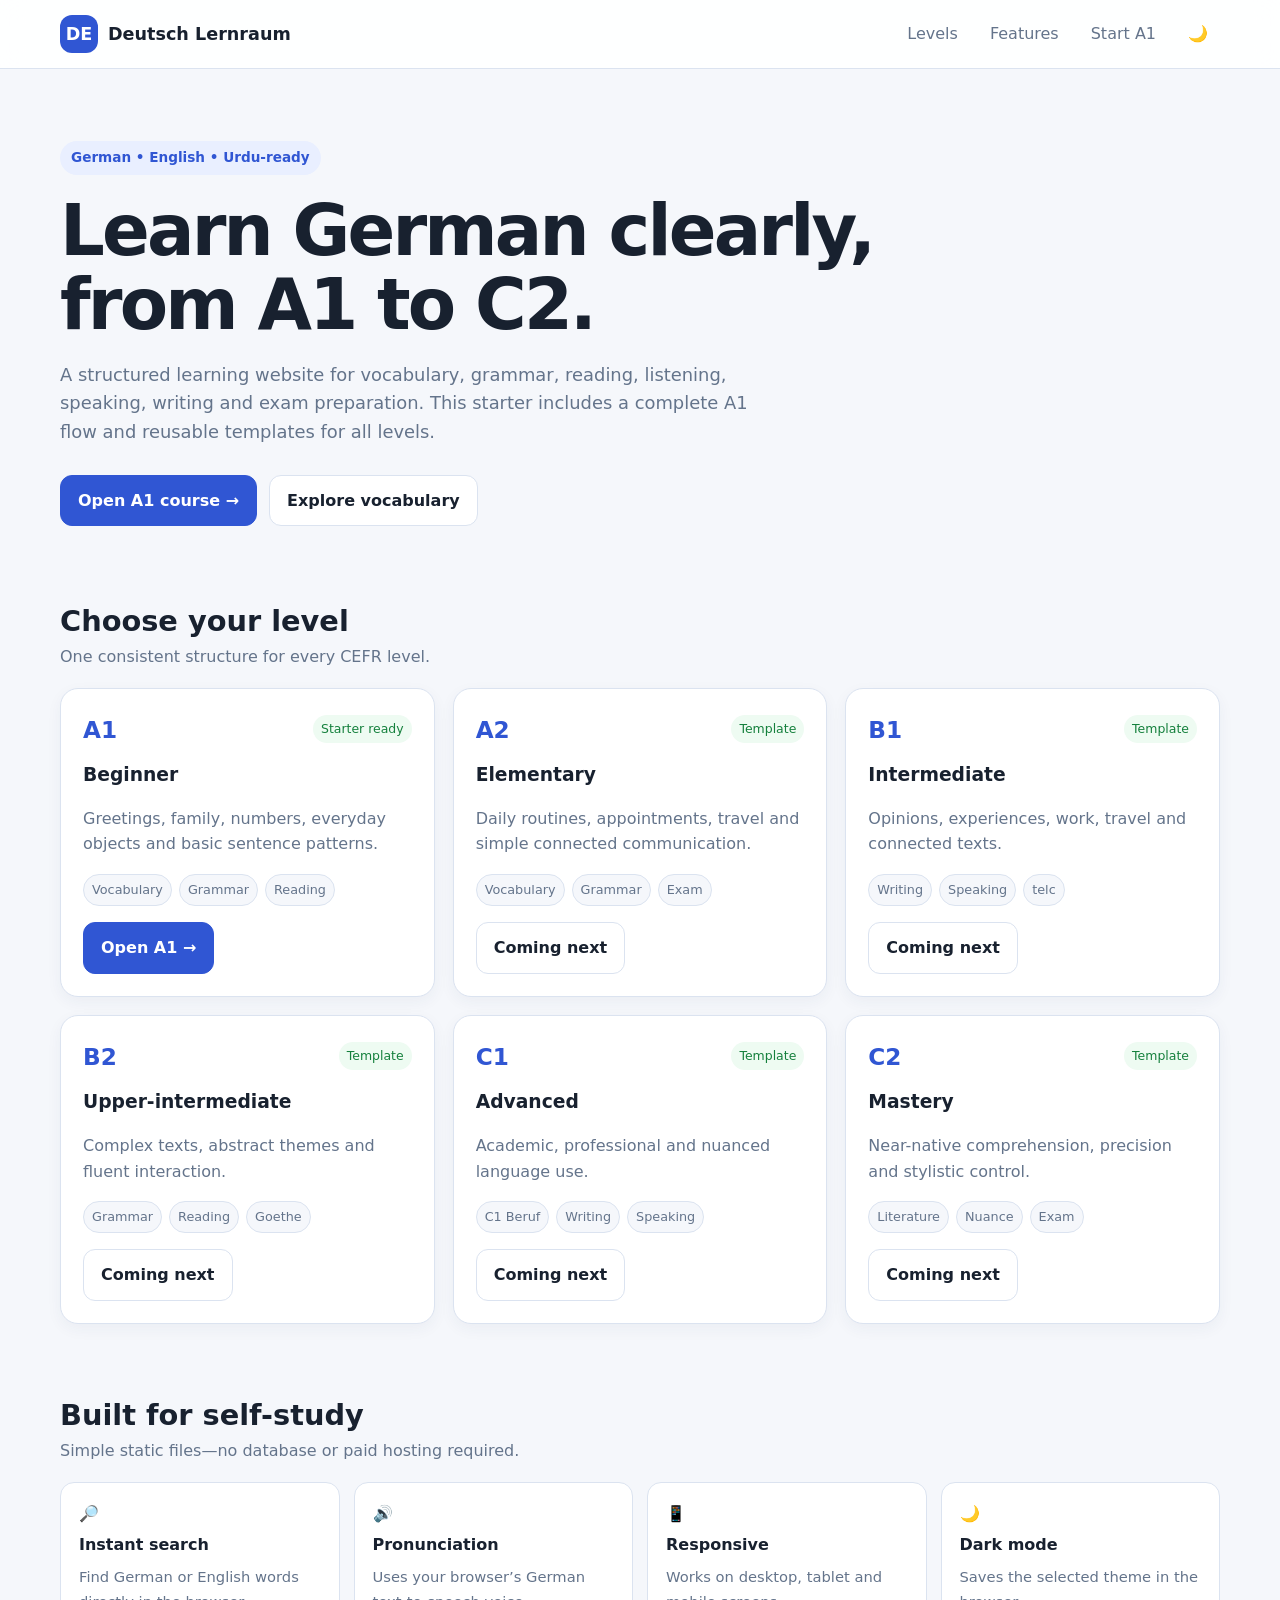
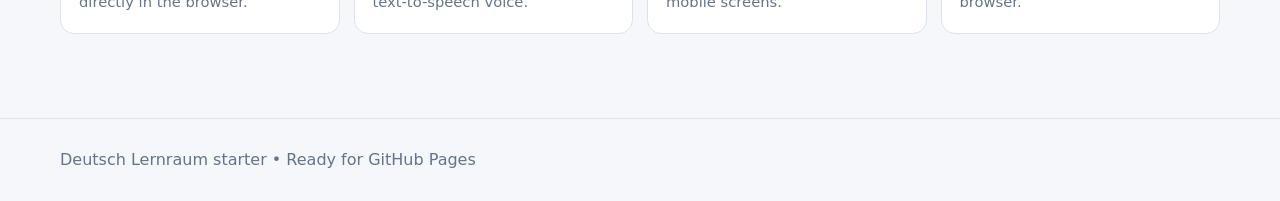
==== index.html @ a8380eb5 "initial" ====
<!doctype html><html lang="en"><head><meta charset="utf-8"><meta name="viewport" content="width=device-width,initial-scale=1"><meta name="description" content="A German learning hub from A1 to C2 with vocabulary, grammar and exam practice."><title>Deutsch Lernraum — A1 to C2</title><link rel="stylesheet" href="assets/style.css"></head><body>
<header class="site-header"><div class="container nav"><a class="brand" href="index.html"><span class="brand-mark">DE</span>Deutsch Lernraum</a><nav class="nav-links"><a href="#levels">Levels</a><a href="#features">Features</a><a href="A1/index.html">Start A1</a><button class="icon-btn" data-theme aria-label="Toggle dark mode">🌙</button></nav></div></header>
<main><section class="hero"><div class="container"><span class="eyebrow">German • English • Urdu-ready</span><h1>Learn German clearly, from A1 to C2.</h1><p>A structured learning website for vocabulary, grammar, reading, listening, speaking, writing and exam preparation. This starter includes a complete A1 flow and reusable templates for all levels.</p><div class="hero-actions"><a class="btn primary" href="A1/index.html">Open A1 course →</a><a class="btn" href="A1/01_Wortschatz.html">Explore vocabulary</a></div></div></section>
<section class="section" id="levels"><div class="container"><div class="section-title"><div><h2>Choose your level</h2><p>One consistent structure for every CEFR level.</p></div></div><div class="level-grid">
<article class="level-card"><div class="level-head"><span class="level-badge">A1</span><span class="status">Starter ready</span></div><h3>Beginner</h3><p>Greetings, family, numbers, everyday objects and basic sentence patterns.</p><div class="chips"><span class="chip">Vocabulary</span><span class="chip">Grammar</span><span class="chip">Reading</span></div><a class="btn primary" href="A1/index.html">Open A1 →</a></article>
<article class="level-card"><div class="level-head"><span class="level-badge">A2</span><span class="status">Template</span></div><h3>Elementary</h3><p>Daily routines, appointments, travel and simple connected communication.</p><div class="chips"><span class="chip">Vocabulary</span><span class="chip">Grammar</span><span class="chip">Exam</span></div><a class="btn" href="#">Coming next</a></article>
<article class="level-card"><div class="level-head"><span class="level-badge">B1</span><span class="status">Template</span></div><h3>Intermediate</h3><p>Opinions, experiences, work, travel and connected texts.</p><div class="chips"><span class="chip">Writing</span><span class="chip">Speaking</span><span class="chip">telc</span></div><a class="btn" href="#">Coming next</a></article>
<article class="level-card"><div class="level-head"><span class="level-badge">B2</span><span class="status">Template</span></div><h3>Upper-intermediate</h3><p>Complex texts, abstract themes and fluent interaction.</p><div class="chips"><span class="chip">Grammar</span><span class="chip">Reading</span><span class="chip">Goethe</span></div><a class="btn" href="#">Coming next</a></article>
<article class="level-card"><div class="level-head"><span class="level-badge">C1</span><span class="status">Template</span></div><h3>Advanced</h3><p>Academic, professional and nuanced language use.</p><div class="chips"><span class="chip">C1 Beruf</span><span class="chip">Writing</span><span class="chip">Speaking</span></div><a class="btn" href="#">Coming next</a></article>
<article class="level-card"><div class="level-head"><span class="level-badge">C2</span><span class="status">Template</span></div><h3>Mastery</h3><p>Near-native comprehension, precision and stylistic control.</p><div class="chips"><span class="chip">Literature</span><span class="chip">Nuance</span><span class="chip">Exam</span></div><a class="btn" href="#">Coming next</a></article>
</div></div></section>
<section class="section" id="features"><div class="container"><div class="section-title"><div><h2>Built for self-study</h2><p>Simple static files—no database or paid hosting required.</p></div></div><div class="feature-grid"><div class="feature">🔎<strong>Instant search</strong><span>Find German or English words directly in the browser.</span></div><div class="feature">🔊<strong>Pronunciation</strong><span>Uses your browser’s German text-to-speech voice.</span></div><div class="feature">📱<strong>Responsive</strong><span>Works on desktop, tablet and mobile screens.</span></div><div class="feature">🌙<strong>Dark mode</strong><span>Saves the selected theme in the browser.</span></div></div></div></section></main>
<footer><div class="container">Deutsch Lernraum starter • Ready for GitHub Pages</div></footer><script src="assets/app.js"></script></body></html>
---- assets/style.css ----
:root{
  --bg:#f5f7fb;--surface:#fff;--text:#18212f;--muted:#64748b;--primary:#3056d3;
  --primary-soft:#e9efff;--border:#dbe3f0;--shadow:0 12px 30px rgba(30,50,90,.10);
  --der:#2563eb;--die:#dc2626;--das:#16a34a;--radius:18px
}
*{box-sizing:border-box}html{scroll-behavior:smooth}body{margin:0;font-family:Inter,ui-sans-serif,system-ui,-apple-system,"Segoe UI",sans-serif;background:var(--bg);color:var(--text);line-height:1.6}
a{color:inherit;text-decoration:none}button,input{font:inherit}.container{width:min(1160px,calc(100% - 32px));margin:auto}
.site-header{position:sticky;top:0;z-index:20;background:rgba(255,255,255,.9);backdrop-filter:blur(12px);border-bottom:1px solid var(--border)}
.nav{min-height:68px;display:flex;align-items:center;justify-content:space-between;gap:20px}.brand{font-weight:850;font-size:1.1rem;display:flex;align-items:center;gap:10px}.brand-mark{display:grid;place-items:center;width:38px;height:38px;border-radius:12px;background:var(--primary);color:#fff}.nav-links{display:flex;align-items:center;gap:8px;flex-wrap:wrap}.nav-links a,.icon-btn{padding:9px 12px;border-radius:10px;color:var(--muted);border:0;background:transparent;cursor:pointer}.nav-links a:hover,.icon-btn:hover{background:var(--primary-soft);color:var(--primary)}
.hero{padding:72px 0 38px}.eyebrow{display:inline-flex;padding:6px 11px;border-radius:999px;background:var(--primary-soft);color:var(--primary);font-weight:750;font-size:.85rem}.hero h1{font-size:clamp(2.25rem,6vw,4.4rem);line-height:1.05;margin:20px 0 16px;letter-spacing:-.04em;max-width:900px}.hero p{font-size:1.12rem;color:var(--muted);max-width:720px}.hero-actions{display:flex;gap:12px;flex-wrap:wrap;margin-top:28px}.btn{display:inline-flex;align-items:center;justify-content:center;gap:8px;padding:12px 17px;border-radius:12px;font-weight:750;border:1px solid var(--border);background:var(--surface)}.btn.primary{background:var(--primary);border-color:var(--primary);color:#fff}.btn:hover{transform:translateY(-1px);box-shadow:var(--shadow)}
.section{padding:34px 0}.section-title{display:flex;align-items:end;justify-content:space-between;gap:16px;margin-bottom:18px}.section-title h2{font-size:1.8rem;margin:0}.section-title p{margin:0;color:var(--muted)}
.level-grid{display:grid;grid-template-columns:repeat(3,1fr);gap:18px}.level-card{background:var(--surface);border:1px solid var(--border);border-radius:var(--radius);padding:22px;box-shadow:0 5px 15px rgba(30,50,90,.05);transition:.2s}.level-card:hover{transform:translateY(-4px);box-shadow:var(--shadow)}.level-head{display:flex;justify-content:space-between;align-items:center}.level-badge{font-size:1.45rem;font-weight:900;color:var(--primary)}.status{font-size:.78rem;background:#eefbf2;color:#15803d;padding:4px 8px;border-radius:999px}.level-card h3{margin:12px 0 4px}.level-card p{color:var(--muted);min-height:52px}.chips{display:flex;flex-wrap:wrap;gap:7px;margin:16px 0}.chip{font-size:.8rem;padding:5px 8px;border-radius:999px;background:var(--bg);color:var(--muted);border:1px solid var(--border)}
.feature-grid{display:grid;grid-template-columns:repeat(4,1fr);gap:14px}.feature{background:var(--surface);padding:18px;border:1px solid var(--border);border-radius:14px}.feature strong{display:block;margin:6px 0}.feature span{color:var(--muted);font-size:.92rem}
.breadcrumb{padding:24px 0 0;color:var(--muted);font-size:.92rem}.breadcrumb a{color:var(--primary)}.page-head{padding:32px 0 24px}.page-head h1{font-size:clamp(2rem,5vw,3.4rem);margin:8px 0}.page-head p{color:var(--muted);max-width:760px}.meta{display:flex;gap:8px;flex-wrap:wrap}.meta span{padding:5px 9px;border-radius:999px;background:var(--primary-soft);color:var(--primary);font-weight:700;font-size:.82rem}
.category-grid{display:grid;grid-template-columns:repeat(3,1fr);gap:15px}.category-card{background:var(--surface);border:1px solid var(--border);border-radius:14px;padding:18px}.category-card h3{margin:3px 0 7px}.category-card p{color:var(--muted);margin:0 0 14px}
.toolbar{position:sticky;top:69px;z-index:10;background:var(--bg);padding:12px 0}.toolbar-inner{display:flex;gap:10px;align-items:center;flex-wrap:wrap}.search{flex:1;min-width:240px;background:var(--surface);border:1px solid var(--border);border-radius:12px;padding:12px 14px;outline:none}.search:focus{border-color:var(--primary);box-shadow:0 0 0 3px var(--primary-soft)}.filter{border:1px solid var(--border);background:var(--surface);padding:10px 12px;border-radius:10px;cursor:pointer}.filter.active{background:var(--primary);color:#fff;border-color:var(--primary)}
.word-section{margin:25px 0 38px;scroll-margin-top:150px}.word-section h2{display:flex;gap:8px;align-items:center}.count{font-size:.8rem;font-weight:700;color:var(--primary);background:var(--primary-soft);padding:3px 8px;border-radius:999px}.table-wrap{overflow:auto;background:var(--surface);border:1px solid var(--border);border-radius:15px}.word-table{width:100%;border-collapse:collapse;min-width:740px}.word-table th,.word-table td{text-align:left;padding:13px 14px;border-bottom:1px solid var(--border);vertical-align:top}.word-table th{font-size:.78rem;text-transform:uppercase;letter-spacing:.05em;color:var(--muted);background:#fafbfe}.word-table tr:last-child td{border-bottom:0}.german{font-weight:800}.article-der{color:var(--der)}.article-die{color:var(--die)}.article-das{color:var(--das)}.translation{color:var(--muted);font-size:.9rem}.speak{border:0;background:var(--primary-soft);color:var(--primary);width:34px;height:34px;border-radius:9px;cursor:pointer}.speak:hover{background:var(--primary);color:white}.empty{display:none;text-align:center;padding:34px;background:var(--surface);border:1px dashed var(--border);border-radius:14px;color:var(--muted)}
footer{margin-top:50px;border-top:1px solid var(--border);padding:28px 0;color:var(--muted)}
body.dark{--bg:#0f172a;--surface:#172033;--text:#e5edf9;--muted:#9aabc3;--border:#2a3850;--primary-soft:#1f315f;--shadow:0 12px 30px rgba(0,0,0,.25)}body.dark .site-header{background:rgba(15,23,42,.88)}body.dark .word-table th{background:#131c2c}
@media(max-width:900px){.level-grid,.category-grid{grid-template-columns:repeat(2,1fr)}.feature-grid{grid-template-columns:repeat(2,1fr)}}
@media(max-width:620px){.nav-links a{display:none}.hero{padding-top:48px}.level-grid,.category-grid,.feature-grid{grid-template-columns:1fr}.section-title{display:block}.section-title p{margin-top:6px}.container{width:min(100% - 22px,1160px)}}
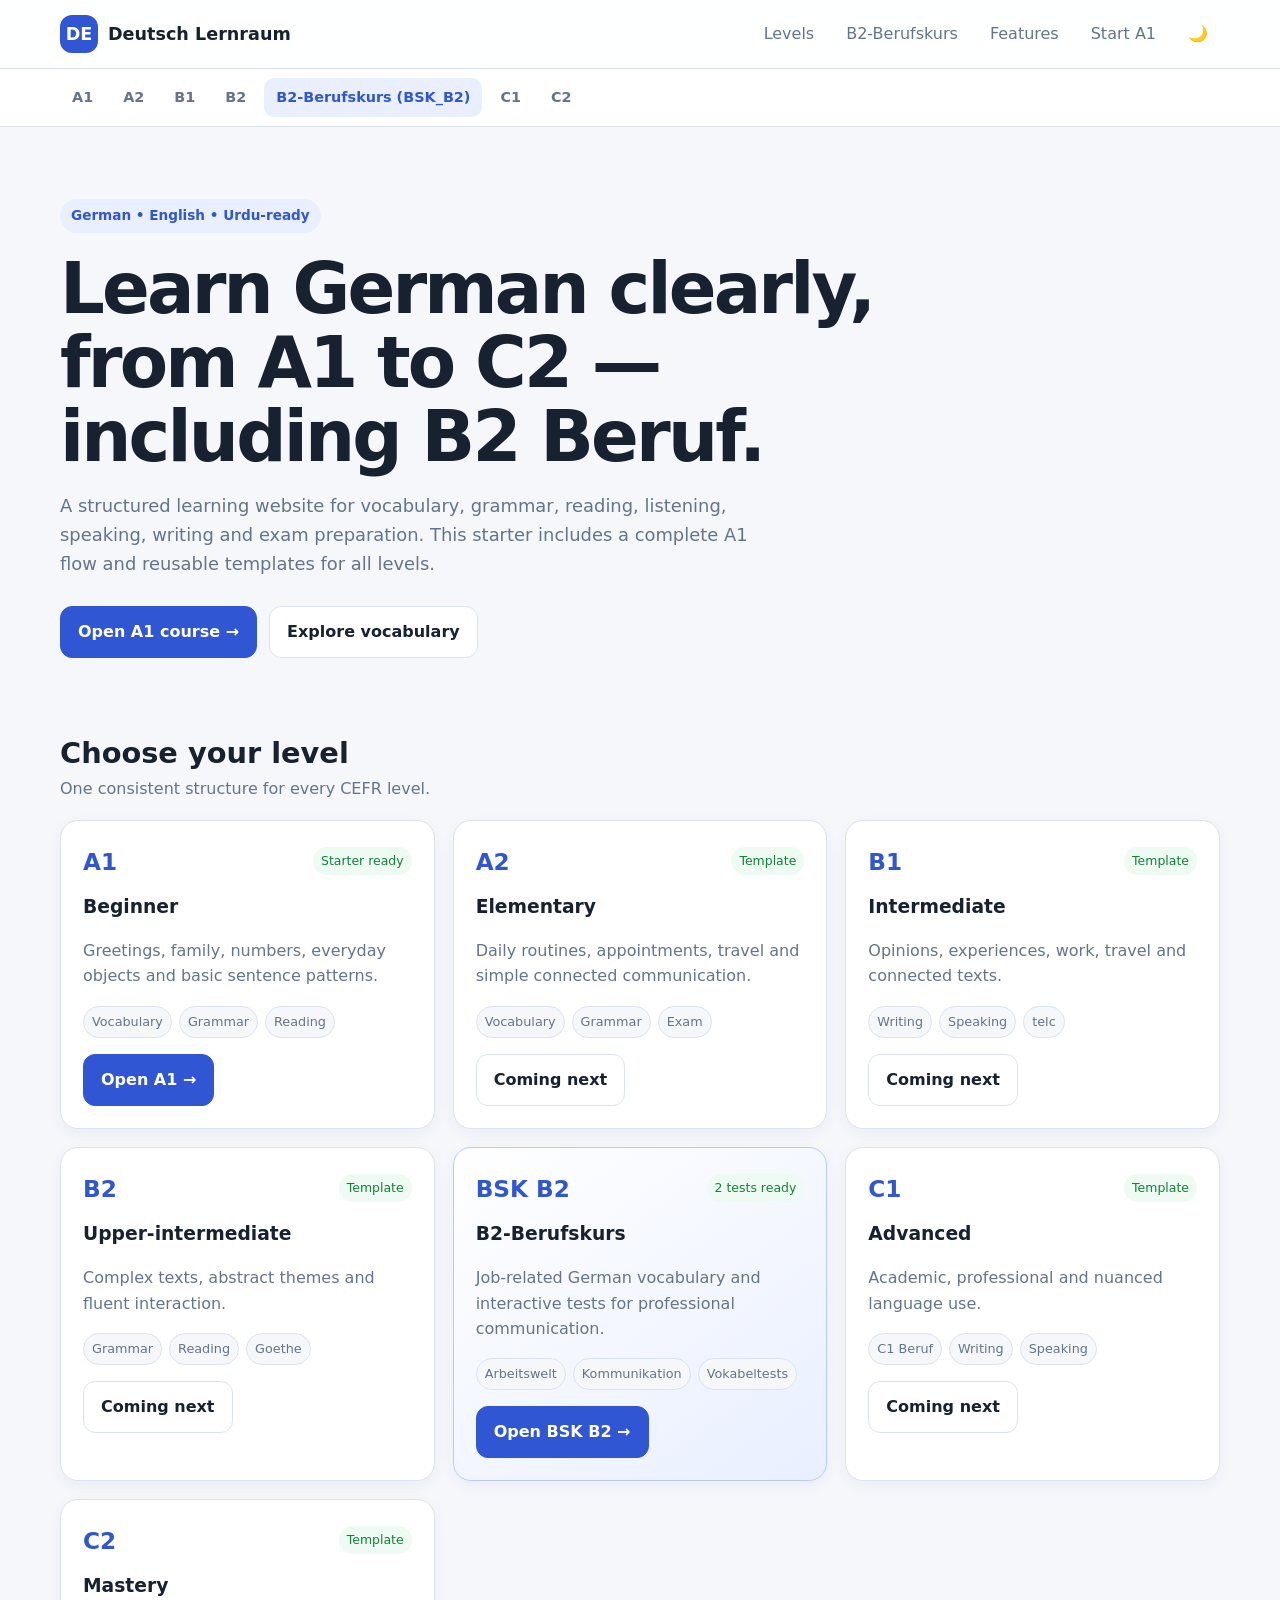
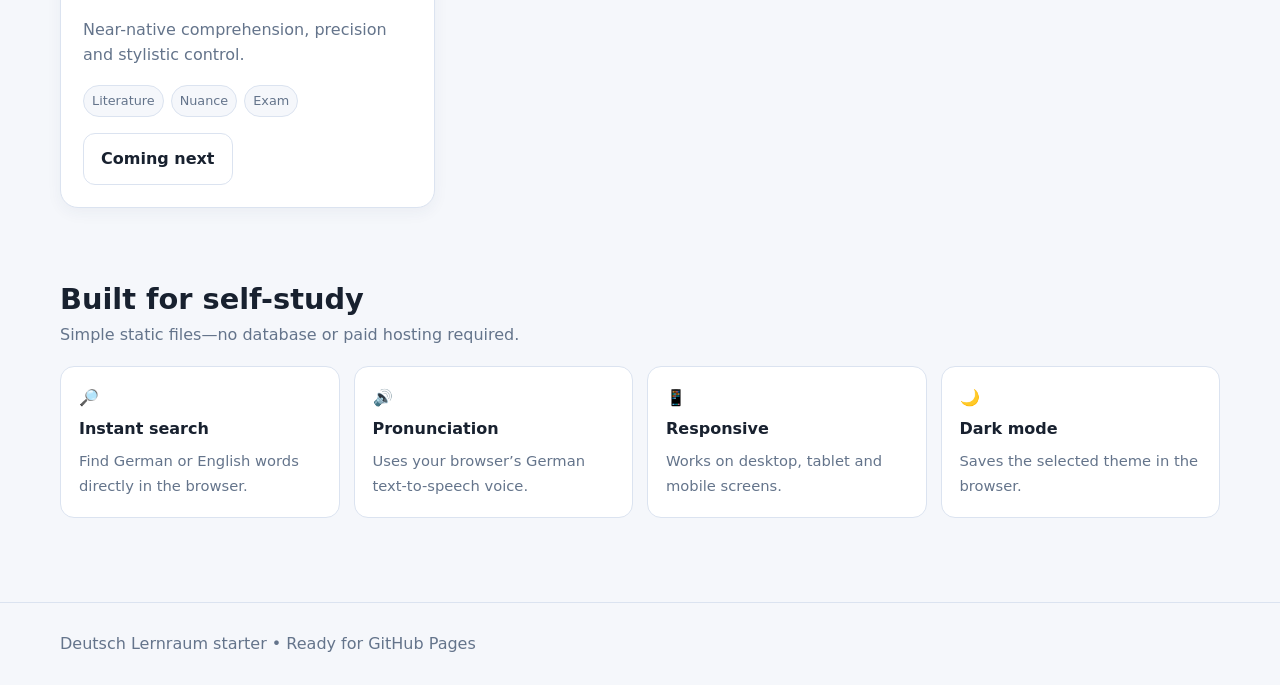
==== commit f63fc75d: "added BSK_B2" ====
--- a/index.html
+++ b/index.html
@@ -1,11 +1,15 @@
 <!doctype html><html lang="en"><head><meta charset="utf-8"><meta name="viewport" content="width=device-width,initial-scale=1"><meta name="description" content="A German learning hub from A1 to C2 with vocabulary, grammar and exam practice."><title>Deutsch Lernraum — A1 to C2</title><link rel="stylesheet" href="assets/style.css"></head><body>
-<header class="site-header"><div class="container nav"><a class="brand" href="index.html"><span class="brand-mark">DE</span>Deutsch Lernraum</a><nav class="nav-links"><a href="#levels">Levels</a><a href="#features">Features</a><a href="A1/index.html">Start A1</a><button class="icon-btn" data-theme aria-label="Toggle dark mode">🌙</button></nav></div></header>
-<main><section class="hero"><div class="container"><span class="eyebrow">German • English • Urdu-ready</span><h1>Learn German clearly, from A1 to C2.</h1><p>A structured learning website for vocabulary, grammar, reading, listening, speaking, writing and exam preparation. This starter includes a complete A1 flow and reusable templates for all levels.</p><div class="hero-actions"><a class="btn primary" href="A1/index.html">Open A1 course →</a><a class="btn" href="A1/01_Wortschatz.html">Explore vocabulary</a></div></div></section>
+<header class="site-header"><div class="container nav"><a class="brand" href="index.html"><span class="brand-mark">DE</span>Deutsch Lernraum</a><nav class="nav-links"><a href="#levels">Levels</a><a href="BSK_B2/index.html">B2-Berufskurs</a><a href="#features">Features</a><a href="A1/index.html">Start A1</a><button class="icon-btn" data-theme aria-label="Toggle dark mode">🌙</button></nav></div></header>
+<div class="course-tabs-wrap"><nav class="container course-tabs" aria-label="Course levels">
+<a href="A1/index.html">A1</a><a href="#">A2</a><a href="#">B1</a><a href="#">B2</a><a class="active" href="BSK_B2/index.html">B2-Berufskurs (BSK_B2)</a><a href="#">C1</a><a href="#">C2</a>
+</nav></div>
+<main><section class="hero"><div class="container"><span class="eyebrow">German • English • Urdu-ready</span><h1>Learn German clearly, from A1 to C2 — including B2 Beruf.</h1><p>A structured learning website for vocabulary, grammar, reading, listening, speaking, writing and exam preparation. This starter includes a complete A1 flow and reusable templates for all levels.</p><div class="hero-actions"><a class="btn primary" href="A1/index.html">Open A1 course →</a><a class="btn" href="A1/01_Wortschatz.html">Explore vocabulary</a></div></div></section>
 <section class="section" id="levels"><div class="container"><div class="section-title"><div><h2>Choose your level</h2><p>One consistent structure for every CEFR level.</p></div></div><div class="level-grid">
 <article class="level-card"><div class="level-head"><span class="level-badge">A1</span><span class="status">Starter ready</span></div><h3>Beginner</h3><p>Greetings, family, numbers, everyday objects and basic sentence patterns.</p><div class="chips"><span class="chip">Vocabulary</span><span class="chip">Grammar</span><span class="chip">Reading</span></div><a class="btn primary" href="A1/index.html">Open A1 →</a></article>
 <article class="level-card"><div class="level-head"><span class="level-badge">A2</span><span class="status">Template</span></div><h3>Elementary</h3><p>Daily routines, appointments, travel and simple connected communication.</p><div class="chips"><span class="chip">Vocabulary</span><span class="chip">Grammar</span><span class="chip">Exam</span></div><a class="btn" href="#">Coming next</a></article>
 <article class="level-card"><div class="level-head"><span class="level-badge">B1</span><span class="status">Template</span></div><h3>Intermediate</h3><p>Opinions, experiences, work, travel and connected texts.</p><div class="chips"><span class="chip">Writing</span><span class="chip">Speaking</span><span class="chip">telc</span></div><a class="btn" href="#">Coming next</a></article>
 <article class="level-card"><div class="level-head"><span class="level-badge">B2</span><span class="status">Template</span></div><h3>Upper-intermediate</h3><p>Complex texts, abstract themes and fluent interaction.</p><div class="chips"><span class="chip">Grammar</span><span class="chip">Reading</span><span class="chip">Goethe</span></div><a class="btn" href="#">Coming next</a></article>
+<article class="level-card bsk-card"><div class="level-head"><span class="level-badge">BSK B2</span><span class="status">2 tests ready</span></div><h3>B2-Berufskurs</h3><p>Job-related German vocabulary and interactive tests for professional communication.</p><div class="chips"><span class="chip">Arbeitswelt</span><span class="chip">Kommunikation</span><span class="chip">Vokabeltests</span></div><a class="btn primary" href="BSK_B2/index.html">Open BSK B2 →</a></article>
 <article class="level-card"><div class="level-head"><span class="level-badge">C1</span><span class="status">Template</span></div><h3>Advanced</h3><p>Academic, professional and nuanced language use.</p><div class="chips"><span class="chip">C1 Beruf</span><span class="chip">Writing</span><span class="chip">Speaking</span></div><a class="btn" href="#">Coming next</a></article>
 <article class="level-card"><div class="level-head"><span class="level-badge">C2</span><span class="status">Template</span></div><h3>Mastery</h3><p>Near-native comprehension, precision and stylistic control.</p><div class="chips"><span class="chip">Literature</span><span class="chip">Nuance</span><span class="chip">Exam</span></div><a class="btn" href="#">Coming next</a></article>
 </div></div></section>
--- a/assets/style.css
+++ b/assets/style.css
@@ -19,3 +19,14 @@
 body.dark{--bg:#0f172a;--surface:#172033;--text:#e5edf9;--muted:#9aabc3;--border:#2a3850;--primary-soft:#1f315f;--shadow:0 12px 30px rgba(0,0,0,.25)}body.dark .site-header{background:rgba(15,23,42,.88)}body.dark .word-table th{background:#131c2c}
 @media(max-width:900px){.level-grid,.category-grid{grid-template-columns:repeat(2,1fr)}.feature-grid{grid-template-columns:repeat(2,1fr)}}
 @media(max-width:620px){.nav-links a{display:none}.hero{padding-top:48px}.level-grid,.category-grid,.feature-grid{grid-template-columns:1fr}.section-title{display:block}.section-title p{margin-top:6px}.container{width:min(100% - 22px,1160px)}}
+
+.course-tabs-wrap{background:var(--surface);border-bottom:1px solid var(--border);overflow-x:auto}
+.course-tabs{display:flex;gap:6px;align-items:center;padding:9px 0;white-space:nowrap}
+.course-tabs a{padding:8px 12px;border-radius:10px;color:var(--muted);font-weight:750;font-size:.9rem}
+.course-tabs a:hover,.course-tabs a.active{background:var(--primary-soft);color:var(--primary)}
+.bsk-card{border-color:#b9c9ff;background:linear-gradient(145deg,var(--surface),var(--primary-soft))}
+.test-list{display:grid;grid-template-columns:repeat(2,1fr);gap:18px;margin:20px 0 40px}
+.test-card{background:var(--surface);border:1px solid var(--border);border-radius:var(--radius);padding:22px;box-shadow:0 5px 15px rgba(30,50,90,.05)}
+.test-card h2{margin:5px 0 8px}.test-card p{color:var(--muted)}
+.test-icon{font-size:2rem}.test-meta{display:flex;gap:8px;flex-wrap:wrap;margin:14px 0 18px}
+@media(max-width:620px){.test-list{grid-template-columns:1fr}}
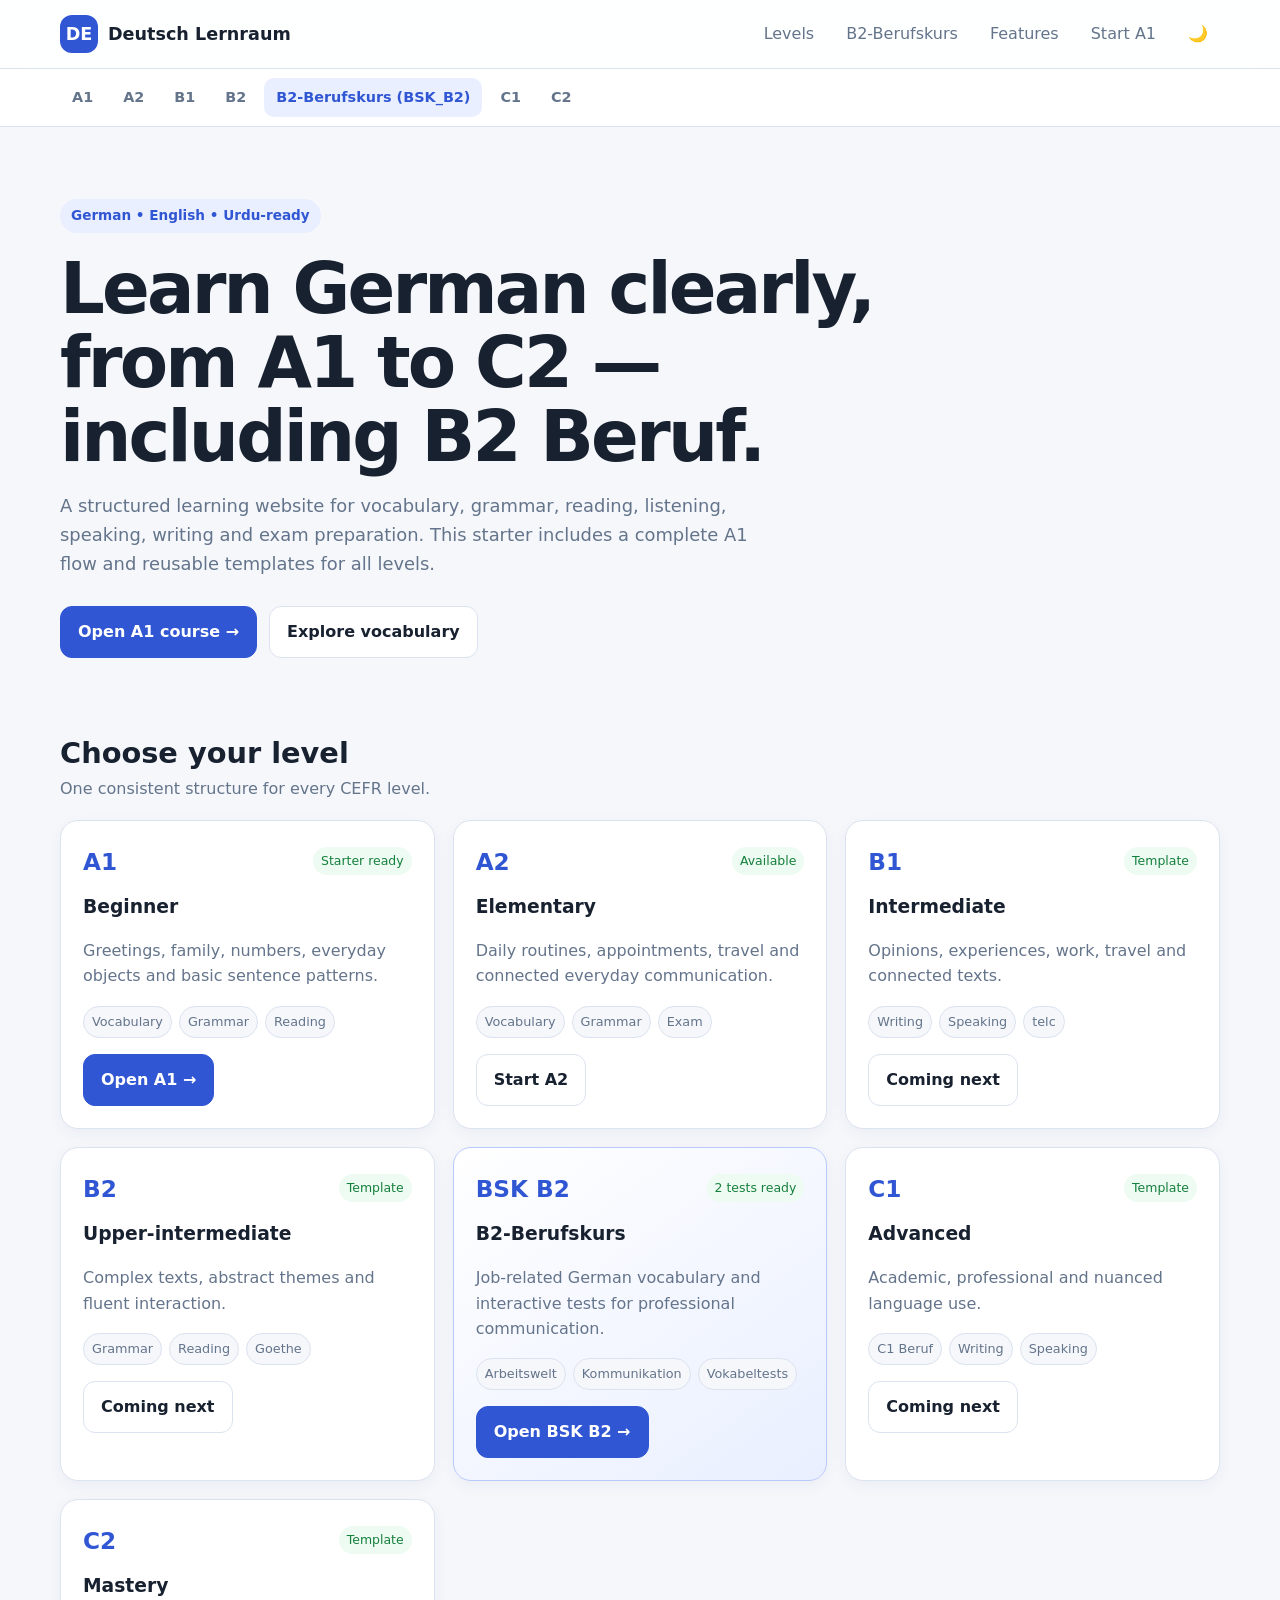
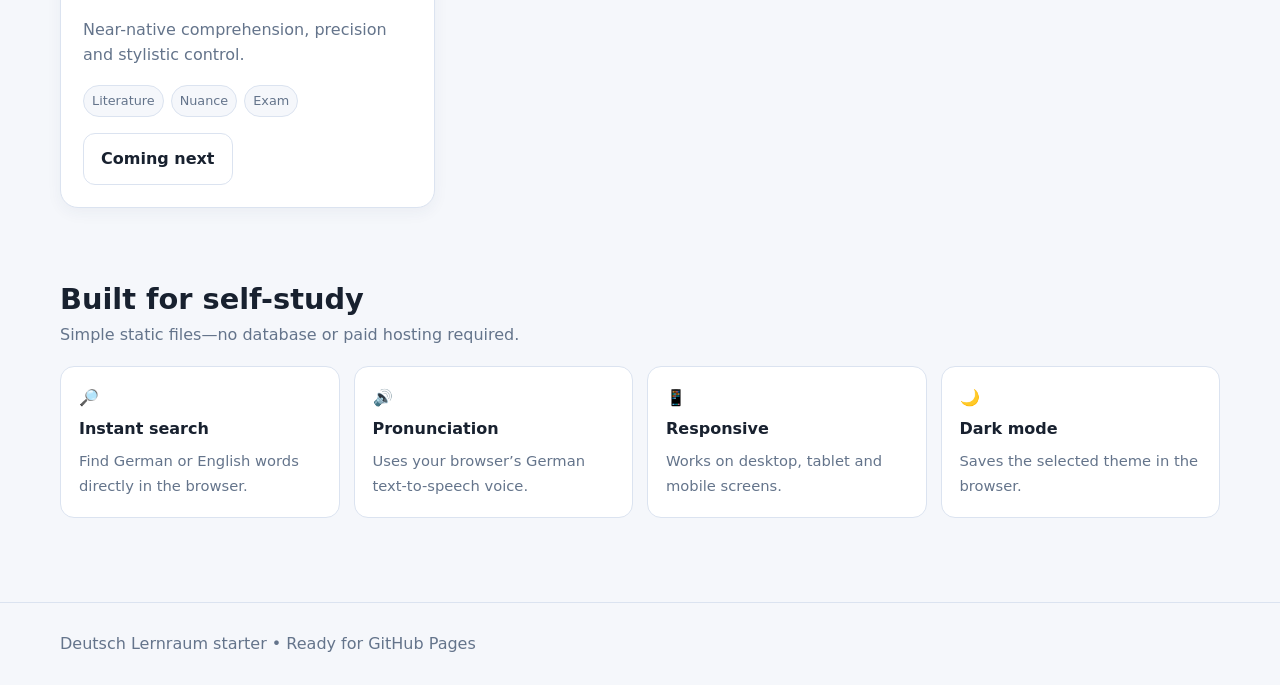
==== commit 198a35bc: "a2 complete v1" ====
--- a/index.html
+++ b/index.html
@@ -1,12 +1,12 @@
 <!doctype html><html lang="en"><head><meta charset="utf-8"><meta name="viewport" content="width=device-width,initial-scale=1"><meta name="description" content="A German learning hub from A1 to C2 with vocabulary, grammar and exam practice."><title>Deutsch Lernraum — A1 to C2</title><link rel="stylesheet" href="assets/style.css"></head><body>
 <header class="site-header"><div class="container nav"><a class="brand" href="index.html"><span class="brand-mark">DE</span>Deutsch Lernraum</a><nav class="nav-links"><a href="#levels">Levels</a><a href="BSK_B2/index.html">B2-Berufskurs</a><a href="#features">Features</a><a href="A1/index.html">Start A1</a><button class="icon-btn" data-theme aria-label="Toggle dark mode">🌙</button></nav></div></header>
 <div class="course-tabs-wrap"><nav class="container course-tabs" aria-label="Course levels">
-<a href="A1/index.html">A1</a><a href="#">A2</a><a href="#">B1</a><a href="#">B2</a><a class="active" href="BSK_B2/index.html">B2-Berufskurs (BSK_B2)</a><a href="#">C1</a><a href="#">C2</a>
+<a href="A1/index.html">A1</a><a href="A2/index.html">A2</a><a href="#">B1</a><a href="#">B2</a><a class="active" href="BSK_B2/index.html">B2-Berufskurs (BSK_B2)</a><a href="#">C1</a><a href="#">C2</a>
 </nav></div>
 <main><section class="hero"><div class="container"><span class="eyebrow">German • English • Urdu-ready</span><h1>Learn German clearly, from A1 to C2 — including B2 Beruf.</h1><p>A structured learning website for vocabulary, grammar, reading, listening, speaking, writing and exam preparation. This starter includes a complete A1 flow and reusable templates for all levels.</p><div class="hero-actions"><a class="btn primary" href="A1/index.html">Open A1 course →</a><a class="btn" href="A1/01_Wortschatz.html">Explore vocabulary</a></div></div></section>
 <section class="section" id="levels"><div class="container"><div class="section-title"><div><h2>Choose your level</h2><p>One consistent structure for every CEFR level.</p></div></div><div class="level-grid">
 <article class="level-card"><div class="level-head"><span class="level-badge">A1</span><span class="status">Starter ready</span></div><h3>Beginner</h3><p>Greetings, family, numbers, everyday objects and basic sentence patterns.</p><div class="chips"><span class="chip">Vocabulary</span><span class="chip">Grammar</span><span class="chip">Reading</span></div><a class="btn primary" href="A1/index.html">Open A1 →</a></article>
-<article class="level-card"><div class="level-head"><span class="level-badge">A2</span><span class="status">Template</span></div><h3>Elementary</h3><p>Daily routines, appointments, travel and simple connected communication.</p><div class="chips"><span class="chip">Vocabulary</span><span class="chip">Grammar</span><span class="chip">Exam</span></div><a class="btn" href="#">Coming next</a></article>
+<article class="level-card"><div class="level-head"><span class="level-badge">A2</span><span class="status">Available</span></div><h3>Elementary</h3><p>Daily routines, appointments, travel and connected everyday communication.</p><div class="chips"><span class="chip">Vocabulary</span><span class="chip">Grammar</span><span class="chip">Exam</span></div><a class="btn" href="A2/index.html">Start A2</a></article>
 <article class="level-card"><div class="level-head"><span class="level-badge">B1</span><span class="status">Template</span></div><h3>Intermediate</h3><p>Opinions, experiences, work, travel and connected texts.</p><div class="chips"><span class="chip">Writing</span><span class="chip">Speaking</span><span class="chip">telc</span></div><a class="btn" href="#">Coming next</a></article>
 <article class="level-card"><div class="level-head"><span class="level-badge">B2</span><span class="status">Template</span></div><h3>Upper-intermediate</h3><p>Complex texts, abstract themes and fluent interaction.</p><div class="chips"><span class="chip">Grammar</span><span class="chip">Reading</span><span class="chip">Goethe</span></div><a class="btn" href="#">Coming next</a></article>
 <article class="level-card bsk-card"><div class="level-head"><span class="level-badge">BSK B2</span><span class="status">2 tests ready</span></div><h3>B2-Berufskurs</h3><p>Job-related German vocabulary and interactive tests for professional communication.</p><div class="chips"><span class="chip">Arbeitswelt</span><span class="chip">Kommunikation</span><span class="chip">Vokabeltests</span></div><a class="btn primary" href="BSK_B2/index.html">Open BSK B2 →</a></article>
--- a/assets/style.css
+++ b/assets/style.css
@@ -30,3 +30,5 @@
 .test-card h2{margin:5px 0 8px}.test-card p{color:var(--muted)}
 .test-icon{font-size:2rem}.test-meta{display:flex;gap:8px;flex-wrap:wrap;margin:14px 0 18px}
 @media(max-width:620px){.test-list{grid-template-columns:1fr}}
+
+.lesson-content{max-width:920px}.lesson-content h2{margin-top:2.2rem}.lesson-content li{margin:.45rem 0}.callout{background:var(--primary-soft);border-left:4px solid var(--primary);padding:15px 17px;border-radius:12px;margin-bottom:22px}.example-grid{display:grid;grid-template-columns:repeat(3,1fr);gap:12px}.mini-card,.practice-card{background:var(--surface);border:1px solid var(--border);border-radius:14px;padding:16px;margin:12px 0}.practice-card blockquote{margin:0 0 14px;padding:12px 14px;background:var(--bg);border-left:4px solid var(--primary)}details{background:var(--surface);border:1px solid var(--border);border-radius:12px;padding:12px 15px;margin:14px 0}summary{cursor:pointer;font-weight:750}.alphabet-nav{display:flex;flex-wrap:wrap;gap:7px;margin:18px 0}.alphabet-nav a{width:34px;height:34px;display:grid;place-items:center;background:var(--surface);border:1px solid var(--border);border-radius:9px;color:var(--primary);font-weight:800}.sentence-group{scroll-margin-top:145px}.sentence-group li{padding:7px 0;border-bottom:1px solid var(--border)}.inline-input{max-width:190px;padding:7px 9px;border:1px solid var(--border);border-radius:8px;background:var(--surface);color:var(--text)}select{padding:7px 9px;border:1px solid var(--border);border-radius:8px;background:var(--surface);color:var(--text)}.writing-box{width:100%;min-height:170px;padding:13px;border:1px solid var(--border);border-radius:12px;background:var(--surface);color:var(--text);resize:vertical}@media(max-width:700px){.example-grid{grid-template-columns:1fr}}
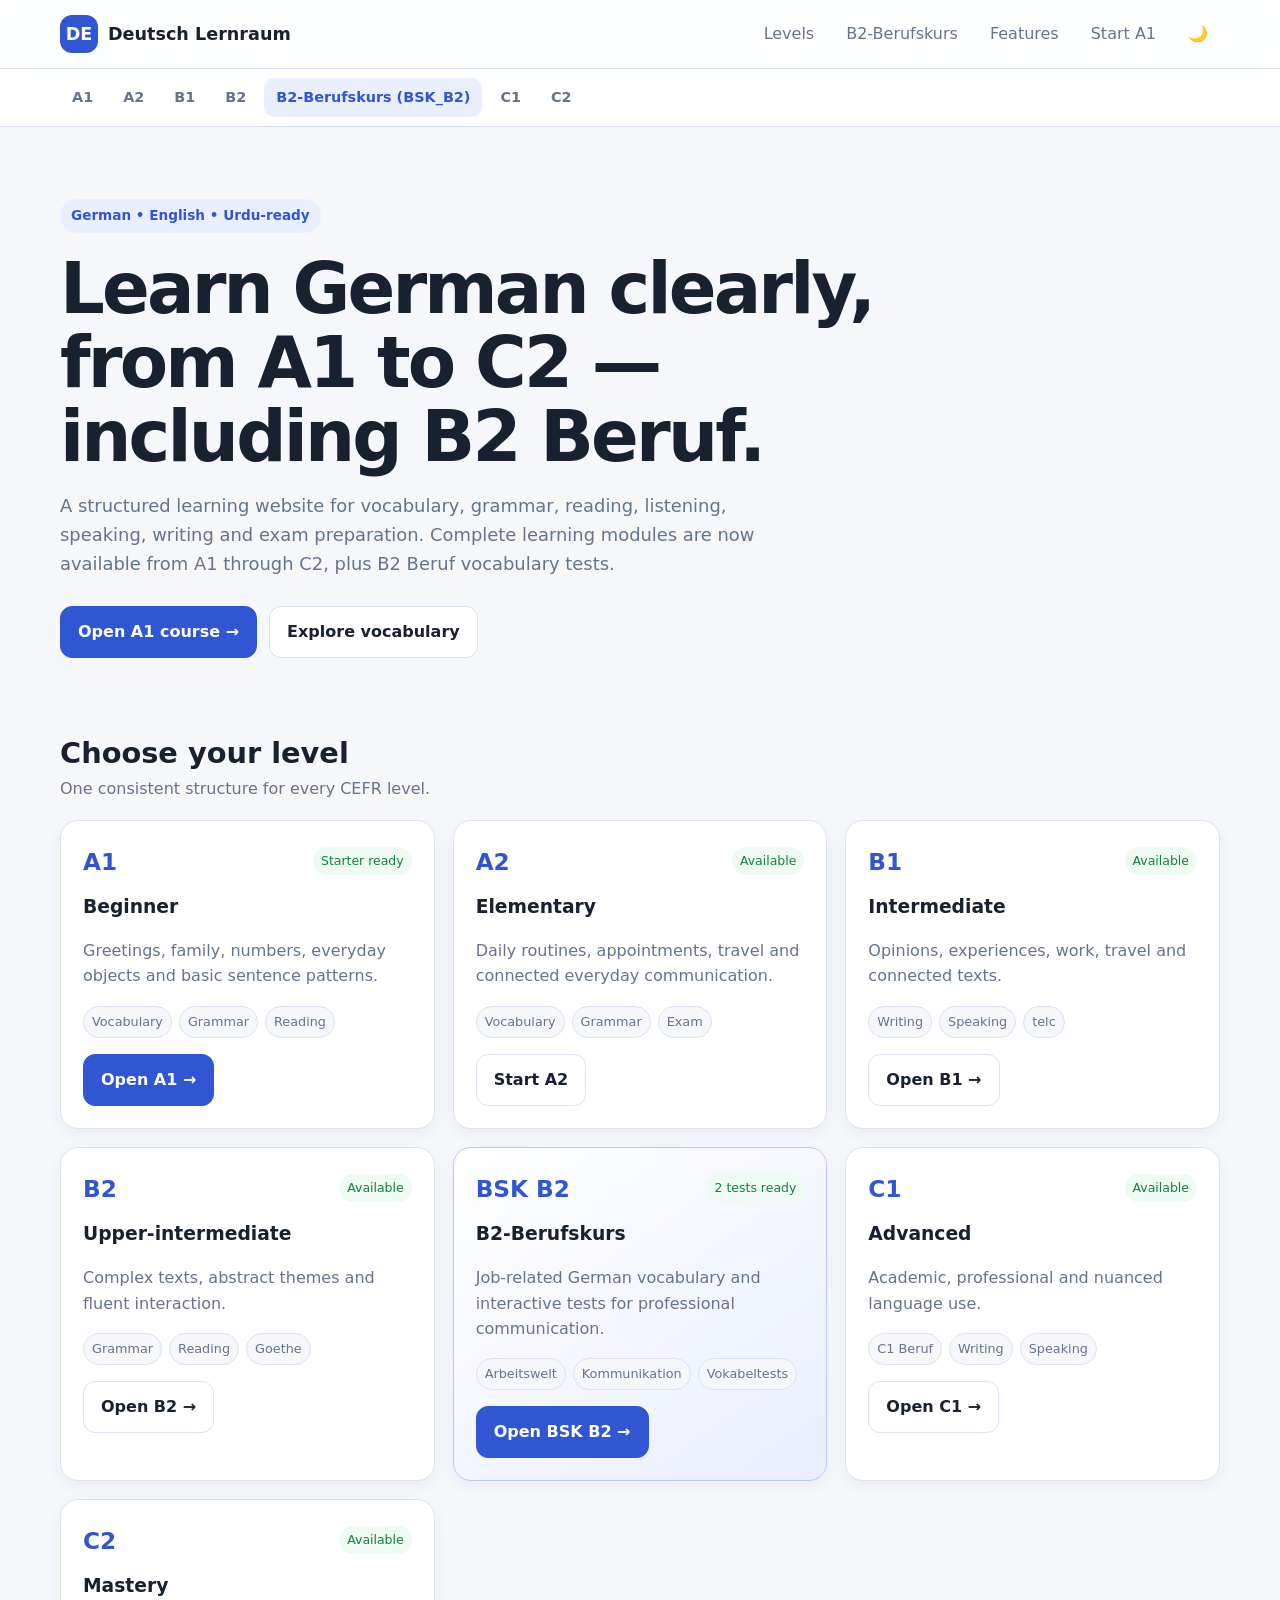
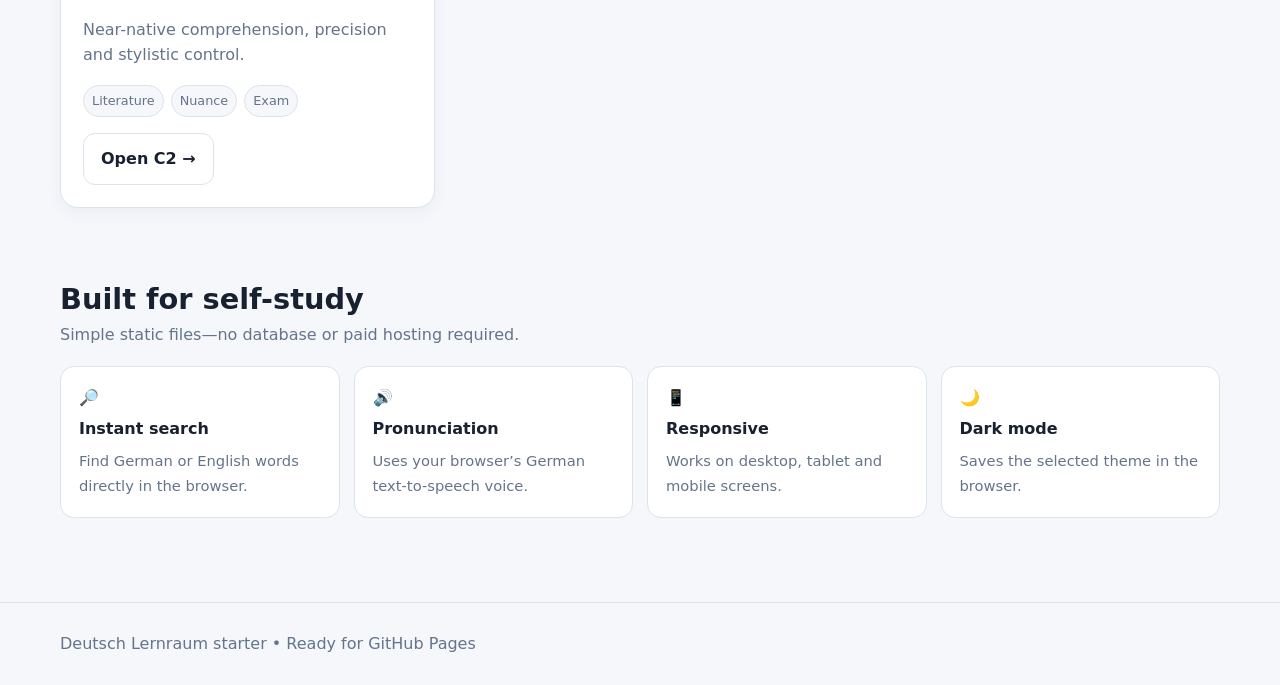
==== commit ed0e471e: "c2 v1" ====
--- a/index.html
+++ b/index.html
@@ -1,17 +1,17 @@
 <!doctype html><html lang="en"><head><meta charset="utf-8"><meta name="viewport" content="width=device-width,initial-scale=1"><meta name="description" content="A German learning hub from A1 to C2 with vocabulary, grammar and exam practice."><title>Deutsch Lernraum — A1 to C2</title><link rel="stylesheet" href="assets/style.css"></head><body>
 <header class="site-header"><div class="container nav"><a class="brand" href="index.html"><span class="brand-mark">DE</span>Deutsch Lernraum</a><nav class="nav-links"><a href="#levels">Levels</a><a href="BSK_B2/index.html">B2-Berufskurs</a><a href="#features">Features</a><a href="A1/index.html">Start A1</a><button class="icon-btn" data-theme aria-label="Toggle dark mode">🌙</button></nav></div></header>
 <div class="course-tabs-wrap"><nav class="container course-tabs" aria-label="Course levels">
-<a href="A1/index.html">A1</a><a href="A2/index.html">A2</a><a href="#">B1</a><a href="#">B2</a><a class="active" href="BSK_B2/index.html">B2-Berufskurs (BSK_B2)</a><a href="#">C1</a><a href="#">C2</a>
+<a href="A1/index.html">A1</a><a href="A2/index.html">A2</a><a href="B1/index.html">B1</a><a href="B2/index.html">B2</a><a class="active" href="BSK_B2/index.html">B2-Berufskurs (BSK_B2)</a><a href="C1/index.html">C1</a><a href="C2/index.html">C2</a>
 </nav></div>
-<main><section class="hero"><div class="container"><span class="eyebrow">German • English • Urdu-ready</span><h1>Learn German clearly, from A1 to C2 — including B2 Beruf.</h1><p>A structured learning website for vocabulary, grammar, reading, listening, speaking, writing and exam preparation. This starter includes a complete A1 flow and reusable templates for all levels.</p><div class="hero-actions"><a class="btn primary" href="A1/index.html">Open A1 course →</a><a class="btn" href="A1/01_Wortschatz.html">Explore vocabulary</a></div></div></section>
+<main><section class="hero"><div class="container"><span class="eyebrow">German • English • Urdu-ready</span><h1>Learn German clearly, from A1 to C2 — including B2 Beruf.</h1><p>A structured learning website for vocabulary, grammar, reading, listening, speaking, writing and exam preparation. Complete learning modules are now available from A1 through C2, plus B2 Beruf vocabulary tests.</p><div class="hero-actions"><a class="btn primary" href="A1/index.html">Open A1 course →</a><a class="btn" href="A1/01_Wortschatz.html">Explore vocabulary</a></div></div></section>
 <section class="section" id="levels"><div class="container"><div class="section-title"><div><h2>Choose your level</h2><p>One consistent structure for every CEFR level.</p></div></div><div class="level-grid">
 <article class="level-card"><div class="level-head"><span class="level-badge">A1</span><span class="status">Starter ready</span></div><h3>Beginner</h3><p>Greetings, family, numbers, everyday objects and basic sentence patterns.</p><div class="chips"><span class="chip">Vocabulary</span><span class="chip">Grammar</span><span class="chip">Reading</span></div><a class="btn primary" href="A1/index.html">Open A1 →</a></article>
 <article class="level-card"><div class="level-head"><span class="level-badge">A2</span><span class="status">Available</span></div><h3>Elementary</h3><p>Daily routines, appointments, travel and connected everyday communication.</p><div class="chips"><span class="chip">Vocabulary</span><span class="chip">Grammar</span><span class="chip">Exam</span></div><a class="btn" href="A2/index.html">Start A2</a></article>
-<article class="level-card"><div class="level-head"><span class="level-badge">B1</span><span class="status">Template</span></div><h3>Intermediate</h3><p>Opinions, experiences, work, travel and connected texts.</p><div class="chips"><span class="chip">Writing</span><span class="chip">Speaking</span><span class="chip">telc</span></div><a class="btn" href="#">Coming next</a></article>
-<article class="level-card"><div class="level-head"><span class="level-badge">B2</span><span class="status">Template</span></div><h3>Upper-intermediate</h3><p>Complex texts, abstract themes and fluent interaction.</p><div class="chips"><span class="chip">Grammar</span><span class="chip">Reading</span><span class="chip">Goethe</span></div><a class="btn" href="#">Coming next</a></article>
+<article class="level-card"><div class="level-head"><span class="level-badge">B1</span><span class="status">Available</span></div><h3>Intermediate</h3><p>Opinions, experiences, work, travel and connected texts.</p><div class="chips"><span class="chip">Writing</span><span class="chip">Speaking</span><span class="chip">telc</span></div><a class="btn" href="B1/index.html">Open B1 →</a></article>
+<article class="level-card"><div class="level-head"><span class="level-badge">B2</span><span class="status">Available</span></div><h3>Upper-intermediate</h3><p>Complex texts, abstract themes and fluent interaction.</p><div class="chips"><span class="chip">Grammar</span><span class="chip">Reading</span><span class="chip">Goethe</span></div><a class="btn" href="B2/index.html">Open B2 →</a></article>
 <article class="level-card bsk-card"><div class="level-head"><span class="level-badge">BSK B2</span><span class="status">2 tests ready</span></div><h3>B2-Berufskurs</h3><p>Job-related German vocabulary and interactive tests for professional communication.</p><div class="chips"><span class="chip">Arbeitswelt</span><span class="chip">Kommunikation</span><span class="chip">Vokabeltests</span></div><a class="btn primary" href="BSK_B2/index.html">Open BSK B2 →</a></article>
-<article class="level-card"><div class="level-head"><span class="level-badge">C1</span><span class="status">Template</span></div><h3>Advanced</h3><p>Academic, professional and nuanced language use.</p><div class="chips"><span class="chip">C1 Beruf</span><span class="chip">Writing</span><span class="chip">Speaking</span></div><a class="btn" href="#">Coming next</a></article>
-<article class="level-card"><div class="level-head"><span class="level-badge">C2</span><span class="status">Template</span></div><h3>Mastery</h3><p>Near-native comprehension, precision and stylistic control.</p><div class="chips"><span class="chip">Literature</span><span class="chip">Nuance</span><span class="chip">Exam</span></div><a class="btn" href="#">Coming next</a></article>
+<article class="level-card"><div class="level-head"><span class="level-badge">C1</span><span class="status">Available</span></div><h3>Advanced</h3><p>Academic, professional and nuanced language use.</p><div class="chips"><span class="chip">C1 Beruf</span><span class="chip">Writing</span><span class="chip">Speaking</span></div><a class="btn" href="C1/index.html">Open C1 →</a></article>
+<article class="level-card"><div class="level-head"><span class="level-badge">C2</span><span class="status">Available</span></div><h3>Mastery</h3><p>Near-native comprehension, precision and stylistic control.</p><div class="chips"><span class="chip">Literature</span><span class="chip">Nuance</span><span class="chip">Exam</span></div><a class="btn" href="C2/index.html">Open C2 →</a></article>
 </div></div></section>
 <section class="section" id="features"><div class="container"><div class="section-title"><div><h2>Built for self-study</h2><p>Simple static files—no database or paid hosting required.</p></div></div><div class="feature-grid"><div class="feature">🔎<strong>Instant search</strong><span>Find German or English words directly in the browser.</span></div><div class="feature">🔊<strong>Pronunciation</strong><span>Uses your browser’s German text-to-speech voice.</span></div><div class="feature">📱<strong>Responsive</strong><span>Works on desktop, tablet and mobile screens.</span></div><div class="feature">🌙<strong>Dark mode</strong><span>Saves the selected theme in the browser.</span></div></div></div></section></main>
 <footer><div class="container">Deutsch Lernraum starter • Ready for GitHub Pages</div></footer><script src="assets/app.js"></script></body></html>
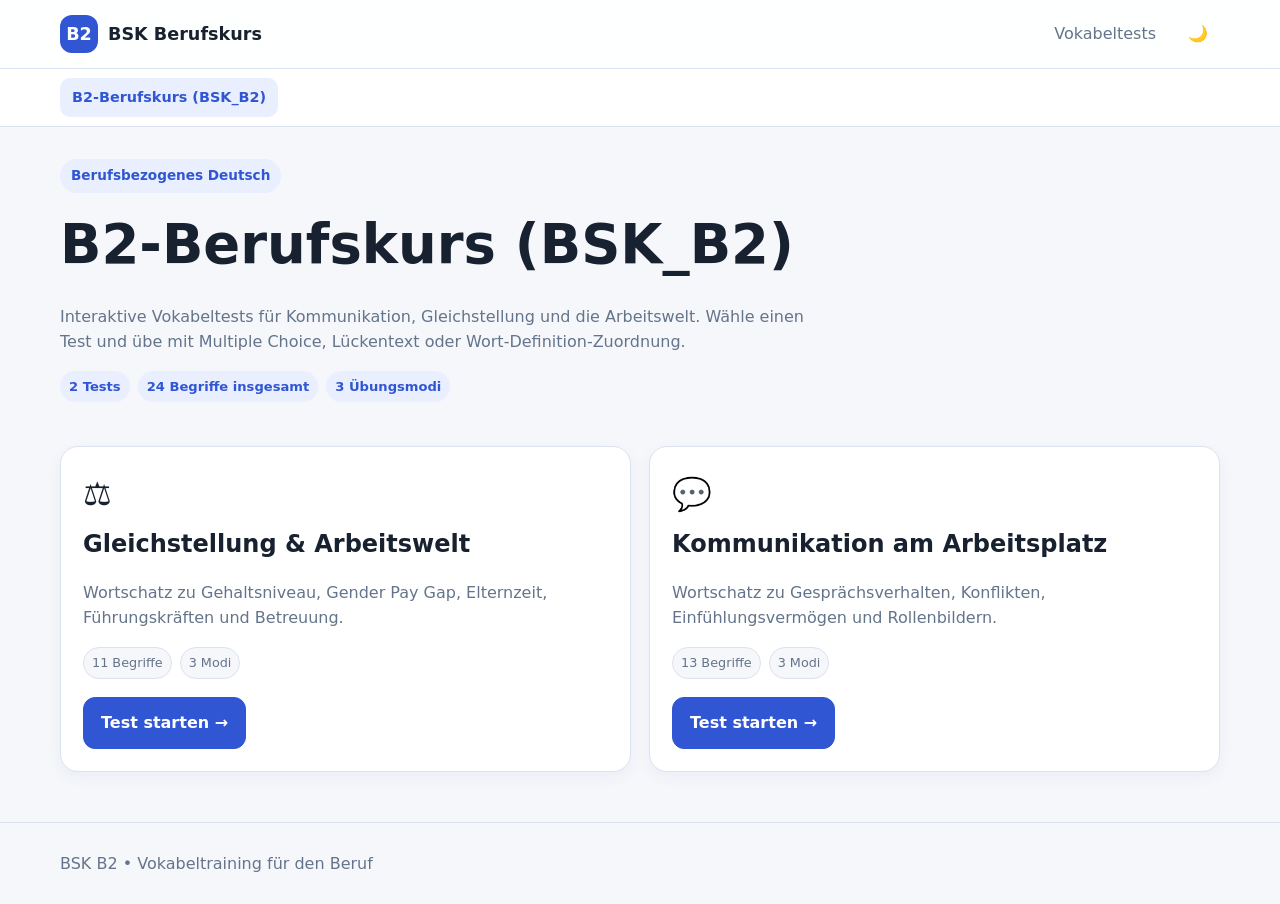
==== commit b8fec053: "BSK_B2 Only" ====
--- a/index.html
+++ b/index.html
@@ -1,17 +1,54 @@
-<!doctype html><html lang="en"><head><meta charset="utf-8"><meta name="viewport" content="width=device-width,initial-scale=1"><meta name="description" content="A German learning hub from A1 to C2 with vocabulary, grammar and exam practice."><title>Deutsch Lernraum — A1 to C2</title><link rel="stylesheet" href="assets/style.css"></head><body>
-<header class="site-header"><div class="container nav"><a class="brand" href="index.html"><span class="brand-mark">DE</span>Deutsch Lernraum</a><nav class="nav-links"><a href="#levels">Levels</a><a href="BSK_B2/index.html">B2-Berufskurs</a><a href="#features">Features</a><a href="A1/index.html">Start A1</a><button class="icon-btn" data-theme aria-label="Toggle dark mode">🌙</button></nav></div></header>
-<div class="course-tabs-wrap"><nav class="container course-tabs" aria-label="Course levels">
-<a href="A1/index.html">A1</a><a href="A2/index.html">A2</a><a href="B1/index.html">B1</a><a href="B2/index.html">B2</a><a class="active" href="BSK_B2/index.html">B2-Berufskurs (BSK_B2)</a><a href="C1/index.html">C1</a><a href="C2/index.html">C2</a>
-</nav></div>
-<main><section class="hero"><div class="container"><span class="eyebrow">German • English • Urdu-ready</span><h1>Learn German clearly, from A1 to C2 — including B2 Beruf.</h1><p>A structured learning website for vocabulary, grammar, reading, listening, speaking, writing and exam preparation. Complete learning modules are now available from A1 through C2, plus B2 Beruf vocabulary tests.</p><div class="hero-actions"><a class="btn primary" href="A1/index.html">Open A1 course →</a><a class="btn" href="A1/01_Wortschatz.html">Explore vocabulary</a></div></div></section>
-<section class="section" id="levels"><div class="container"><div class="section-title"><div><h2>Choose your level</h2><p>One consistent structure for every CEFR level.</p></div></div><div class="level-grid">
-<article class="level-card"><div class="level-head"><span class="level-badge">A1</span><span class="status">Starter ready</span></div><h3>Beginner</h3><p>Greetings, family, numbers, everyday objects and basic sentence patterns.</p><div class="chips"><span class="chip">Vocabulary</span><span class="chip">Grammar</span><span class="chip">Reading</span></div><a class="btn primary" href="A1/index.html">Open A1 →</a></article>
-<article class="level-card"><div class="level-head"><span class="level-badge">A2</span><span class="status">Available</span></div><h3>Elementary</h3><p>Daily routines, appointments, travel and connected everyday communication.</p><div class="chips"><span class="chip">Vocabulary</span><span class="chip">Grammar</span><span class="chip">Exam</span></div><a class="btn" href="A2/index.html">Start A2</a></article>
-<article class="level-card"><div class="level-head"><span class="level-badge">B1</span><span class="status">Available</span></div><h3>Intermediate</h3><p>Opinions, experiences, work, travel and connected texts.</p><div class="chips"><span class="chip">Writing</span><span class="chip">Speaking</span><span class="chip">telc</span></div><a class="btn" href="B1/index.html">Open B1 →</a></article>
-<article class="level-card"><div class="level-head"><span class="level-badge">B2</span><span class="status">Available</span></div><h3>Upper-intermediate</h3><p>Complex texts, abstract themes and fluent interaction.</p><div class="chips"><span class="chip">Grammar</span><span class="chip">Reading</span><span class="chip">Goethe</span></div><a class="btn" href="B2/index.html">Open B2 →</a></article>
-<article class="level-card bsk-card"><div class="level-head"><span class="level-badge">BSK B2</span><span class="status">2 tests ready</span></div><h3>B2-Berufskurs</h3><p>Job-related German vocabulary and interactive tests for professional communication.</p><div class="chips"><span class="chip">Arbeitswelt</span><span class="chip">Kommunikation</span><span class="chip">Vokabeltests</span></div><a class="btn primary" href="BSK_B2/index.html">Open BSK B2 →</a></article>
-<article class="level-card"><div class="level-head"><span class="level-badge">C1</span><span class="status">Available</span></div><h3>Advanced</h3><p>Academic, professional and nuanced language use.</p><div class="chips"><span class="chip">C1 Beruf</span><span class="chip">Writing</span><span class="chip">Speaking</span></div><a class="btn" href="C1/index.html">Open C1 →</a></article>
-<article class="level-card"><div class="level-head"><span class="level-badge">C2</span><span class="status">Available</span></div><h3>Mastery</h3><p>Near-native comprehension, precision and stylistic control.</p><div class="chips"><span class="chip">Literature</span><span class="chip">Nuance</span><span class="chip">Exam</span></div><a class="btn" href="C2/index.html">Open C2 →</a></article>
-</div></div></section>
-<section class="section" id="features"><div class="container"><div class="section-title"><div><h2>Built for self-study</h2><p>Simple static files—no database or paid hosting required.</p></div></div><div class="feature-grid"><div class="feature">🔎<strong>Instant search</strong><span>Find German or English words directly in the browser.</span></div><div class="feature">🔊<strong>Pronunciation</strong><span>Uses your browser’s German text-to-speech voice.</span></div><div class="feature">📱<strong>Responsive</strong><span>Works on desktop, tablet and mobile screens.</span></div><div class="feature">🌙<strong>Dark mode</strong><span>Saves the selected theme in the browser.</span></div></div></div></section></main>
-<footer><div class="container">Deutsch Lernraum starter • Ready for GitHub Pages</div></footer><script src="assets/app.js"></script></body></html>
+<!doctype html>
+<html lang="de">
+<head>
+  <meta charset="utf-8">
+  <meta name="viewport" content="width=device-width,initial-scale=1">
+  <meta name="description" content="Interaktive BSK-B2-Vokabeltests für berufsbezogenes Deutsch.">
+  <title>B2-Berufskurs (BSK_B2) – Vokabeltraining</title>
+  <link rel="stylesheet" href="assets/style.css">
+</head>
+<body>
+<header class="site-header">
+  <div class="container nav">
+    <a class="brand" href="index.html"><span class="brand-mark">B2</span>BSK Berufskurs</a>
+    <nav class="nav-links">
+      <a href="#tests">Vokabeltests</a>
+      <button class="icon-btn" data-theme aria-label="Dunkelmodus umschalten">🌙</button>
+    </nav>
+  </div>
+</header>
+<div class="course-tabs-wrap">
+  <nav class="container course-tabs" aria-label="Kursnavigation">
+    <a class="active" href="index.html">B2-Berufskurs (BSK_B2)</a>
+  </nav>
+</div>
+<main>
+  <div class="container">
+    <section class="page-head">
+      <span class="eyebrow">Berufsbezogenes Deutsch</span>
+      <h1>B2-Berufskurs (BSK_B2)</h1>
+      <p>Interaktive Vokabeltests für Kommunikation, Gleichstellung und die Arbeitswelt. Wähle einen Test und übe mit Multiple Choice, Lückentext oder Wort-Definition-Zuordnung.</p>
+      <div class="meta"><span>2 Tests</span><span>24 Begriffe insgesamt</span><span>3 Übungsmodi</span></div>
+    </section>
+    <section class="test-list" id="tests">
+      <article class="test-card">
+        <div class="test-icon">⚖️</div>
+        <h2>Gleichstellung &amp; Arbeitswelt</h2>
+        <p>Wortschatz zu Gehaltsniveau, Gender Pay Gap, Elternzeit, Führungskräften und Betreuung.</p>
+        <div class="test-meta"><span class="chip">11 Begriffe</span><span class="chip">3 Modi</span></div>
+        <a class="btn primary" href="Vokabeltest_Gleichstellung.html">Test starten →</a>
+      </article>
+      <article class="test-card">
+        <div class="test-icon">💬</div>
+        <h2>Kommunikation am Arbeitsplatz</h2>
+        <p>Wortschatz zu Gesprächsverhalten, Konflikten, Einfühlungsvermögen und Rollenbildern.</p>
+        <div class="test-meta"><span class="chip">13 Begriffe</span><span class="chip">3 Modi</span></div>
+        <a class="btn primary" href="Vokabeltest_Kommunikation.html">Test starten →</a>
+      </article>
+    </section>
+  </div>
+</main>
+<footer><div class="container">BSK B2 • Vokabeltraining für den Beruf</div></footer>
+<script src="assets/app.js"></script>
+</body>
+</html>
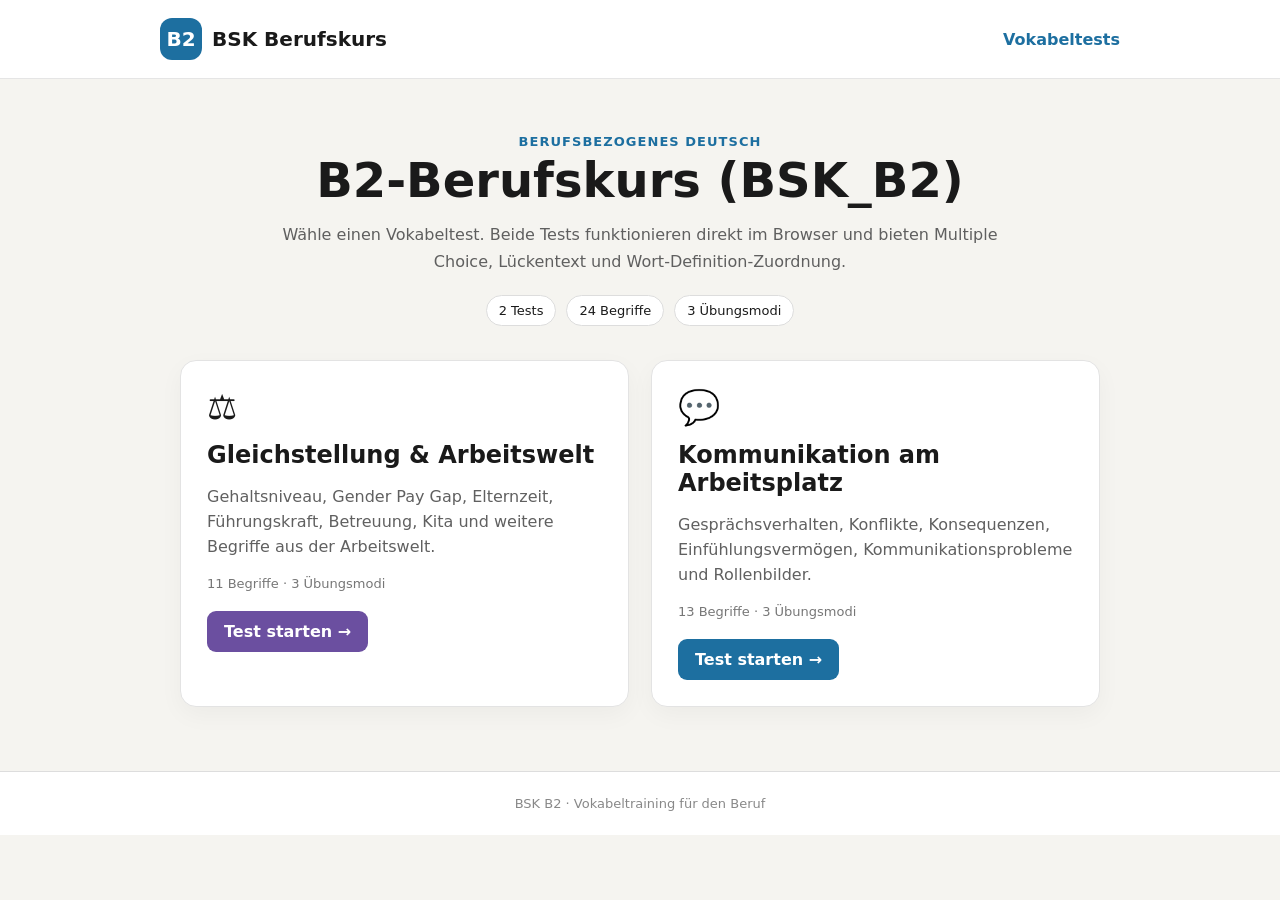
==== commit 5bb7d549: "fixed root" ====
--- a/index.html
+++ b/index.html
@@ -2,53 +2,50 @@
 <html lang="de">
 <head>
   <meta charset="utf-8">
-  <meta name="viewport" content="width=device-width,initial-scale=1">
+  <meta name="viewport" content="width=device-width, initial-scale=1">
   <meta name="description" content="Interaktive BSK-B2-Vokabeltests für berufsbezogenes Deutsch.">
-  <title>B2-Berufskurs (BSK_B2) – Vokabeltraining</title>
-  <link rel="stylesheet" href="assets/style.css">
+  <title>BSK B2 – Vokabeltraining</title>
+  <style>
+    *{box-sizing:border-box} body{margin:0;font-family:system-ui,-apple-system,sans-serif;background:#f5f4f0;color:#1a1a1a}
+    header{background:#fff;border-bottom:1px solid #e5e5e5}.wrap{max-width:960px;margin:auto;padding:0 20px}
+    .top{display:flex;justify-content:space-between;align-items:center;padding:18px 0;gap:16px;flex-wrap:wrap}
+    .brand{font-weight:800;font-size:20px}.badge{display:inline-grid;place-items:center;width:42px;height:42px;border-radius:12px;background:#1D6FA0;color:#fff;margin-right:10px}
+    nav a{color:#1D6FA0;text-decoration:none;font-weight:600} main{padding:52px 0 64px}.hero{text-align:center;max-width:760px;margin:0 auto 34px}
+    h1{font-size:clamp(30px,5vw,48px);margin:0 0 14px}.hero p{color:#5f5f5f;line-height:1.65;margin:0}
+    .stats{display:flex;justify-content:center;gap:10px;flex-wrap:wrap;margin-top:20px}.chip{background:#fff;border:1px solid #ddd;border-radius:999px;padding:7px 12px;font-size:13px}
+    .grid{display:grid;grid-template-columns:repeat(2,minmax(0,1fr));gap:22px}.card{background:#fff;border:1px solid #e3e3e3;border-radius:16px;padding:26px;box-shadow:0 8px 24px rgba(0,0,0,.04)}
+    .icon{font-size:34px}.card h2{margin:14px 0 8px}.card p{color:#606060;line-height:1.55;min-height:74px}.meta{font-size:13px;color:#777;margin:14px 0 20px}
+    .btn{display:inline-block;background:#1D6FA0;color:#fff;text-decoration:none;padding:11px 17px;border-radius:9px;font-weight:700}.btn.purple{background:#6B4FA0}
+    footer{text-align:center;color:#888;font-size:13px;padding:24px;border-top:1px solid #ddd;background:#fff}
+    @media(max-width:680px){.grid{grid-template-columns:1fr}.card p{min-height:auto}main{padding-top:34px}}
+  </style>
 </head>
 <body>
-<header class="site-header">
-  <div class="container nav">
-    <a class="brand" href="index.html"><span class="brand-mark">B2</span>BSK Berufskurs</a>
-    <nav class="nav-links">
-      <a href="#tests">Vokabeltests</a>
-      <button class="icon-btn" data-theme aria-label="Dunkelmodus umschalten">🌙</button>
-    </nav>
-  </div>
-</header>
-<div class="course-tabs-wrap">
-  <nav class="container course-tabs" aria-label="Kursnavigation">
-    <a class="active" href="index.html">B2-Berufskurs (BSK_B2)</a>
-  </nav>
-</div>
-<main>
-  <div class="container">
-    <section class="page-head">
-      <span class="eyebrow">Berufsbezogenes Deutsch</span>
-      <h1>B2-Berufskurs (BSK_B2)</h1>
-      <p>Interaktive Vokabeltests für Kommunikation, Gleichstellung und die Arbeitswelt. Wähle einen Test und übe mit Multiple Choice, Lückentext oder Wort-Definition-Zuordnung.</p>
-      <div class="meta"><span>2 Tests</span><span>24 Begriffe insgesamt</span><span>3 Übungsmodi</span></div>
-    </section>
-    <section class="test-list" id="tests">
-      <article class="test-card">
-        <div class="test-icon">⚖️</div>
-        <h2>Gleichstellung &amp; Arbeitswelt</h2>
-        <p>Wortschatz zu Gehaltsniveau, Gender Pay Gap, Elternzeit, Führungskräften und Betreuung.</p>
-        <div class="test-meta"><span class="chip">11 Begriffe</span><span class="chip">3 Modi</span></div>
-        <a class="btn primary" href="Vokabeltest_Gleichstellung.html">Test starten →</a>
-      </article>
-      <article class="test-card">
-        <div class="test-icon">💬</div>
-        <h2>Kommunikation am Arbeitsplatz</h2>
-        <p>Wortschatz zu Gesprächsverhalten, Konflikten, Einfühlungsvermögen und Rollenbildern.</p>
-        <div class="test-meta"><span class="chip">13 Begriffe</span><span class="chip">3 Modi</span></div>
-        <a class="btn primary" href="Vokabeltest_Kommunikation.html">Test starten →</a>
-      </article>
-    </section>
-  </div>
-</main>
-<footer><div class="container">BSK B2 • Vokabeltraining für den Beruf</div></footer>
-<script src="assets/app.js"></script>
+<header><div class="wrap top"><div class="brand"><span class="badge">B2</span>BSK Berufskurs</div><nav><a href="#tests">Vokabeltests</a></nav></div></header>
+<main><div class="wrap">
+  <section class="hero">
+    <p style="font-weight:700;color:#1D6FA0;text-transform:uppercase;letter-spacing:.08em;font-size:13px">Berufsbezogenes Deutsch</p>
+    <h1>B2-Berufskurs (BSK_B2)</h1>
+    <p>Wähle einen Vokabeltest. Beide Tests funktionieren direkt im Browser und bieten Multiple Choice, Lückentext und Wort-Definition-Zuordnung.</p>
+    <div class="stats"><span class="chip">2 Tests</span><span class="chip">24 Begriffe</span><span class="chip">3 Übungsmodi</span></div>
+  </section>
+  <section class="grid" id="tests">
+    <article class="card">
+      <div class="icon">⚖️</div>
+      <h2>Gleichstellung &amp; Arbeitswelt</h2>
+      <p>Gehaltsniveau, Gender Pay Gap, Elternzeit, Führungskraft, Betreuung, Kita und weitere Begriffe aus der Arbeitswelt.</p>
+      <div class="meta">11 Begriffe · 3 Übungsmodi</div>
+      <a class="btn purple" href="gleichstellung-arbeitswelt.html">Test starten →</a>
+    </article>
+    <article class="card">
+      <div class="icon">💬</div>
+      <h2>Kommunikation am Arbeitsplatz</h2>
+      <p>Gesprächsverhalten, Konflikte, Konsequenzen, Einfühlungsvermögen, Kommunikationsprobleme und Rollenbilder.</p>
+      <div class="meta">13 Begriffe · 3 Übungsmodi</div>
+      <a class="btn" href="kommunikation-arbeitsplatz.html">Test starten →</a>
+    </article>
+  </section>
+</div></main>
+<footer>BSK B2 · Vokabeltraining für den Beruf</footer>
 </body>
-</html>
+</html>
